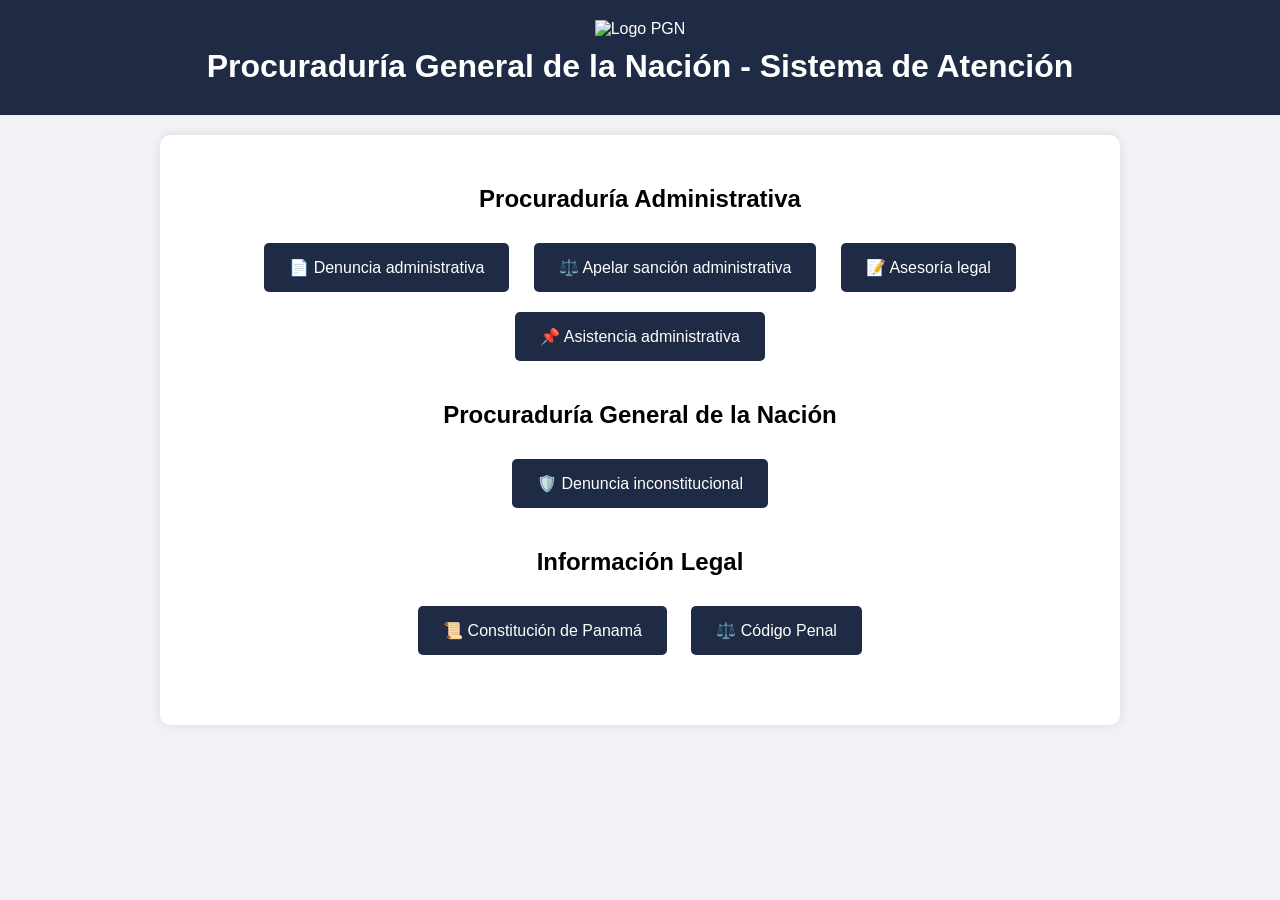
==== index.html @ 0ce6255c "Update index.html" ====
<!DOCTYPE html>
<html lang="es">
<head>
    <meta charset="UTF-8">
    <title>PGN - Sistema de Atención</title>
    <style>
        body {
            font-family: Arial, sans-serif;
            background-color: #f0f2f5;
            margin: 0;
            padding: 0;
            text-align: center;
        }
        header {
            background-color: #1f2a44;
            color: white;
            padding: 20px 0;
        }
        header img {
            height: 80px;
        }
        h1 {
            margin: 10px 0;
        }
        .container {
            margin: 20px auto;
            max-width: 900px;
            background-color: white;
            padding: 30px;
            border-radius: 10px;
            box-shadow: 0px 0px 10px rgba(0,0,0,0.1);
        }
        .section {
            margin-bottom: 30px;
        }
        button {
            background-color: #1f2a44;
            color: white;
            border: none;
            padding: 15px 25px;
            margin: 10px;
            border-radius: 5px;
            cursor: pointer;
            font-size: 16px;
        }
        button:hover {
            background-color: #344767;
        }
        .info {
            text-align: left;
            background-color: #f7f7f7;
            padding: 20px;
            border-radius: 8px;
            margin-top: 10px;
            max-height: 300px;
            overflow-y: auto;
        }
    </style>
</head>
<body>
    <header>
        <img src="https://upload.wikimedia.org/wikipedia/commons/thumb/1/1d/Coat_of_arms_of_Panama.svg/1200px-Coat_of_arms_of_Panama.svg.png" alt="Logo PGN">
        <h1>Procuraduría General de la Nación - Sistema de Atención</h1>
    </header>

    <div class="container">
        <div class="section">
            <h2>Procuraduría Administrativa</h2>
            <button onclick="abrirTicket('denuncia_admin')">📄 Denuncia administrativa</button>
            <button onclick="abrirTicket('apelacion_sancion')">⚖️ Apelar sanción administrativa</button>
            <button onclick="abrirTicket('asesoria_legal')">📝 Asesoría legal</button>
            <button onclick="abrirTicket('asistencia_admin')">📌 Asistencia administrativa</button>
        </div>

        <div class="section">
            <h2>Procuraduría General de la Nación</h2>
            <button onclick="abrirTicket('denuncia_inconstitucional')">🛡️ Denuncia inconstitucional</button>
        </div>

        <div class="section">
            <h2>Información Legal</h2>
            <button onclick="mostrarInfo('constitucion')">📜 Constitución de Panamá</button>
            <button onclick="mostrarInfo('codigo_penal')">⚖️ Código Penal</button>

            <div id="infoBox" class="info" style="display:none;"></div>
        </div>
    </div>

    <script>
        function abrirTicket(tipo) {
            alert('Se ha abierto un ticket de tipo: ' + tipo + '\nEsto luego se puede conectar al bot de Discord.');
            // Aquí luego se puede hacer un fetch a un webhook o API del bot
        }

        function mostrarInfo(tipo) {
            const infoBox = document.getElementById('infoBox');
            let contenido = '';

            if(tipo === 'constitucion') {
                contenido = `<h3>Constitución de Panamá</h3>
                <p>La Constitución de la República de Panamá establece los derechos fundamentales, organización del Estado y normas para los ciudadanos.</p>
                <p>(Aquí puedes agregar los artículos más importantes o un resumen interactivo)</p>`;
            } else if(tipo === 'codigo_penal') {
                contenido = `<h3>Código Penal</h3>
                <p>El Código Penal regula las conductas delictivas, penas y procedimientos en Panamá.</p>
                <p>(Aquí puedes agregar artículos destacados o resúmenes de delitos y sanciones)</p>`;
            }

            infoBox.innerHTML = contenido;
            infoBox.style.display = 'block';
            infoBox.scrollIntoView({ behavior: 'smooth' });
        }
    </script>
</body>
</html>
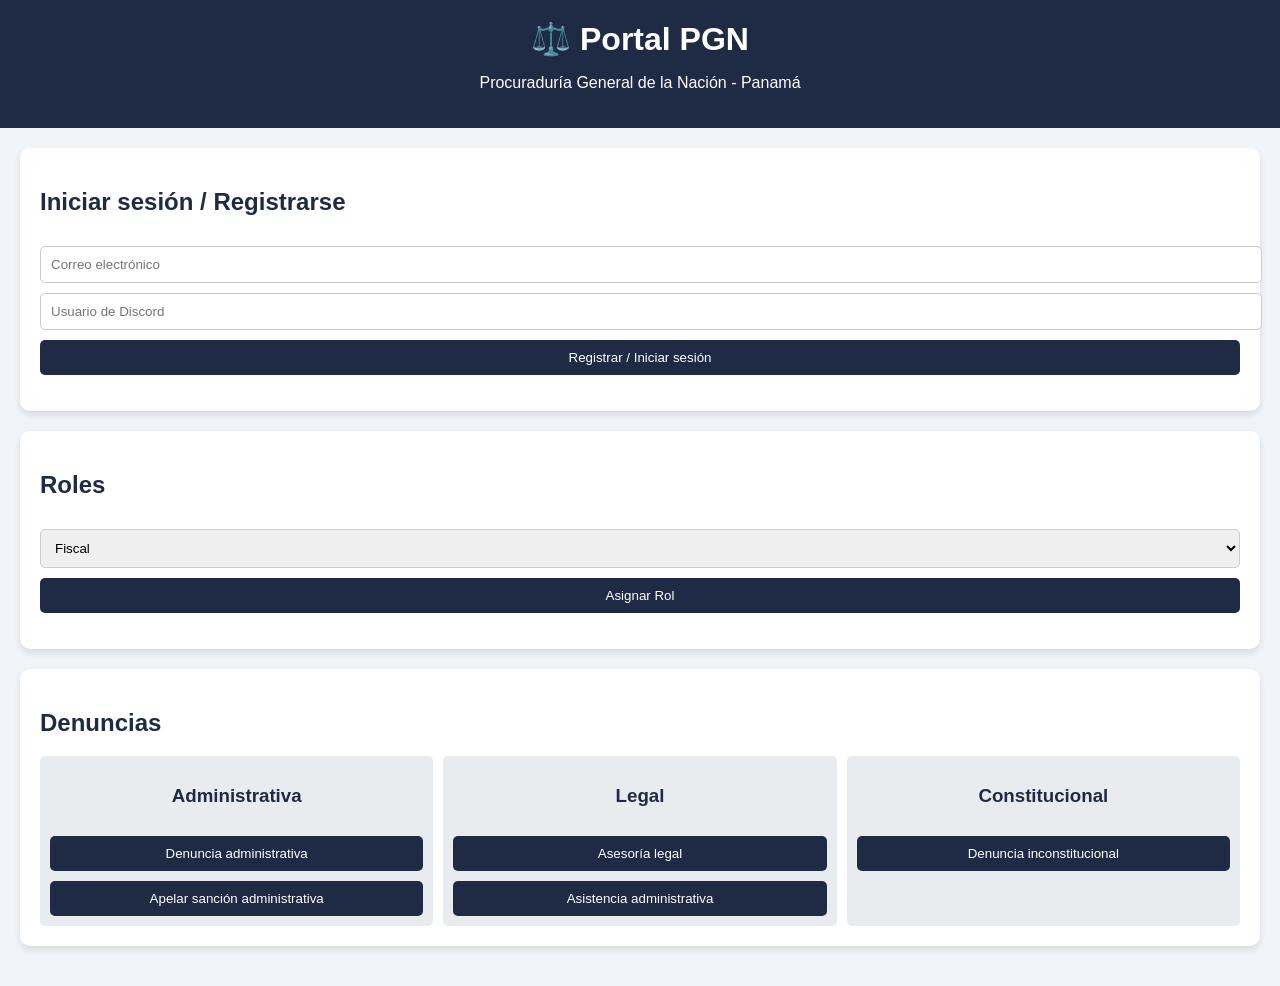
==== commit 0ba78125: "Update index.html" ====
--- a/index.html
+++ b/index.html
@@ -2,114 +2,152 @@
 <html lang="es">
 <head>
     <meta charset="UTF-8">
-    <title>PGN - Sistema de Atención</title>
+    <title>PGN - Portal Oficial</title>
     <style>
         body {
             font-family: Arial, sans-serif;
-            background-color: #f0f2f5;
+            background-color: #f0f4f8;
+            color: #1f2a44;
             margin: 0;
             padding: 0;
-            text-align: center;
         }
+
         header {
             background-color: #1f2a44;
             color: white;
-            padding: 20px 0;
+            padding: 20px;
+            text-align: center;
         }
-        header img {
-            height: 80px;
+
+        h1 {
+            margin: 0;
         }
-        h1 {
-            margin: 10px 0;
+
+        main {
+            padding: 20px;
         }
-        .container {
-            margin: 20px auto;
-            max-width: 900px;
+
+        .login, .roles, .denuncias {
             background-color: white;
-            padding: 30px;
+            padding: 20px;
+            margin-bottom: 20px;
             border-radius: 10px;
-            box-shadow: 0px 0px 10px rgba(0,0,0,0.1);
+            box-shadow: 0px 4px 6px rgba(0,0,0,0.1);
         }
-        .section {
-            margin-bottom: 30px;
+
+        input, select, button {
+            padding: 10px;
+            margin-top: 10px;
+            width: 100%;
+            border-radius: 5px;
+            border: 1px solid #ccc;
         }
+
         button {
             background-color: #1f2a44;
             color: white;
             border: none;
-            padding: 15px 25px;
-            margin: 10px;
+            cursor: pointer;
+        }
+
+        button:hover {
+            background-color: #34495e;
+        }
+
+        .linea-opciones {
+            display: flex;
+            gap: 10px;
+            justify-content: space-between;
+        }
+
+        .linea-opciones div {
+            flex: 1;
+            background-color: #e9ecef;
+            padding: 10px;
             border-radius: 5px;
-            cursor: pointer;
-            font-size: 16px;
-        }
-        button:hover {
-            background-color: #344767;
-        }
-        .info {
-            text-align: left;
-            background-color: #f7f7f7;
-            padding: 20px;
-            border-radius: 8px;
-            margin-top: 10px;
-            max-height: 300px;
-            overflow-y: auto;
+            text-align: center;
         }
     </style>
 </head>
 <body>
-    <header>
-        <img src="https://upload.wikimedia.org/wikipedia/commons/thumb/1/1d/Coat_of_arms_of_Panama.svg/1200px-Coat_of_arms_of_Panama.svg.png" alt="Logo PGN">
-        <h1>Procuraduría General de la Nación - Sistema de Atención</h1>
-    </header>
 
-    <div class="container">
-        <div class="section">
-            <h2>Procuraduría Administrativa</h2>
-            <button onclick="abrirTicket('denuncia_admin')">📄 Denuncia administrativa</button>
-            <button onclick="abrirTicket('apelacion_sancion')">⚖️ Apelar sanción administrativa</button>
-            <button onclick="abrirTicket('asesoria_legal')">📝 Asesoría legal</button>
-            <button onclick="abrirTicket('asistencia_admin')">📌 Asistencia administrativa</button>
-        </div>
+<header>
+    <h1>⚖️ Portal PGN</h1>
+    <p>Procuraduría General de la Nación - Panamá</p>
+</header>
 
-        <div class="section">
-            <h2>Procuraduría General de la Nación</h2>
-            <button onclick="abrirTicket('denuncia_inconstitucional')">🛡️ Denuncia inconstitucional</button>
-        </div>
+<main>
 
-        <div class="section">
-            <h2>Información Legal</h2>
-            <button onclick="mostrarInfo('constitucion')">📜 Constitución de Panamá</button>
-            <button onclick="mostrarInfo('codigo_penal')">⚖️ Código Penal</button>
+    <!-- Registro / Inicio de sesión -->
+    <div class="login">
+        <h2>Iniciar sesión / Registrarse</h2>
+        <input type="email" id="email" placeholder="Correo electrónico">
+        <input type="text" id="discordUser" placeholder="Usuario de Discord">
+        <button onclick="registrarUsuario()">Registrar / Iniciar sesión</button>
+        <p id="mensajeBienvenida" style="margin-top:10px; color:#1f2a44;"></p>
+    </div>
 
-            <div id="infoBox" class="info" style="display:none;"></div>
+    <!-- Roles administrativos -->
+    <div class="roles">
+        <h2>Roles</h2>
+        <select id="rolSeleccion">
+            <option value="fiscal">Fiscal</option>
+            <option value="procurador">Procurador</option>
+            <option value="keycard">Key Card (Administración web)</option>
+        </select>
+        <button onclick="asignarRol()">Asignar Rol</button>
+        <p id="mensajeRol" style="margin-top:10px;"></p>
+    </div>
+
+    <!-- Secciones de denuncias -->
+    <div class="denuncias">
+        <h2>Denuncias</h2>
+        <div class="linea-opciones">
+            <div>
+                <h3>Administrativa</h3>
+                <button>Denuncia administrativa</button>
+                <button>Apelar sanción administrativa</button>
+            </div>
+            <div>
+                <h3>Legal</h3>
+                <button>Asesoría legal</button>
+                <button>Asistencia administrativa</button>
+            </div>
+            <div>
+                <h3>Constitucional</h3>
+                <button>Denuncia inconstitucional</button>
+            </div>
         </div>
     </div>
 
-    <script>
-        function abrirTicket(tipo) {
-            alert('Se ha abierto un ticket de tipo: ' + tipo + '\nEsto luego se puede conectar al bot de Discord.');
-            // Aquí luego se puede hacer un fetch a un webhook o API del bot
+</main>
+
+<script>
+    function registrarUsuario() {
+        const email = document.getElementById("email").value;
+        const discord = document.getElementById("discordUser").value;
+
+        if(!email || !discord) {
+            alert("Por favor ingrese su correo y usuario de Discord");
+            return;
         }
 
-        function mostrarInfo(tipo) {
-            const infoBox = document.getElementById('infoBox');
-            let contenido = '';
+        // Mensaje de bienvenida
+        document.getElementById("mensajeBienvenida").innerText = `Bienvenido ${discord}!`;
+        document.getElementById("mensajeBienvenida").style.backgroundColor = "#3498db";
+        document.getElementById("mensajeBienvenida").style.color = "white";
+        document.getElementById("mensajeBienvenida").style.padding = "10px";
+        document.getElementById("mensajeBienvenida").style.borderRadius = "5px";
 
-            if(tipo === 'constitucion') {
-                contenido = `<h3>Constitución de Panamá</h3>
-                <p>La Constitución de la República de Panamá establece los derechos fundamentales, organización del Estado y normas para los ciudadanos.</p>
-                <p>(Aquí puedes agregar los artículos más importantes o un resumen interactivo)</p>`;
-            } else if(tipo === 'codigo_penal') {
-                contenido = `<h3>Código Penal</h3>
-                <p>El Código Penal regula las conductas delictivas, penas y procedimientos en Panamá.</p>
-                <p>(Aquí puedes agregar artículos destacados o resúmenes de delitos y sanciones)</p>`;
-            }
+        // Aquí se podría enviar información al bot con un backend real
+        console.log("Usuario registrado:", {email, discord});
+    }
 
-            infoBox.innerHTML = contenido;
-            infoBox.style.display = 'block';
-            infoBox.scrollIntoView({ behavior: 'smooth' });
-        }
-    </script>
+    function asignarRol() {
+        const rol = document.getElementById("rolSeleccion").value;
+        document.getElementById("mensajeRol").innerText = `Rol asignado: ${rol}`;
+    }
+</script>
+
 </body>
 </html>
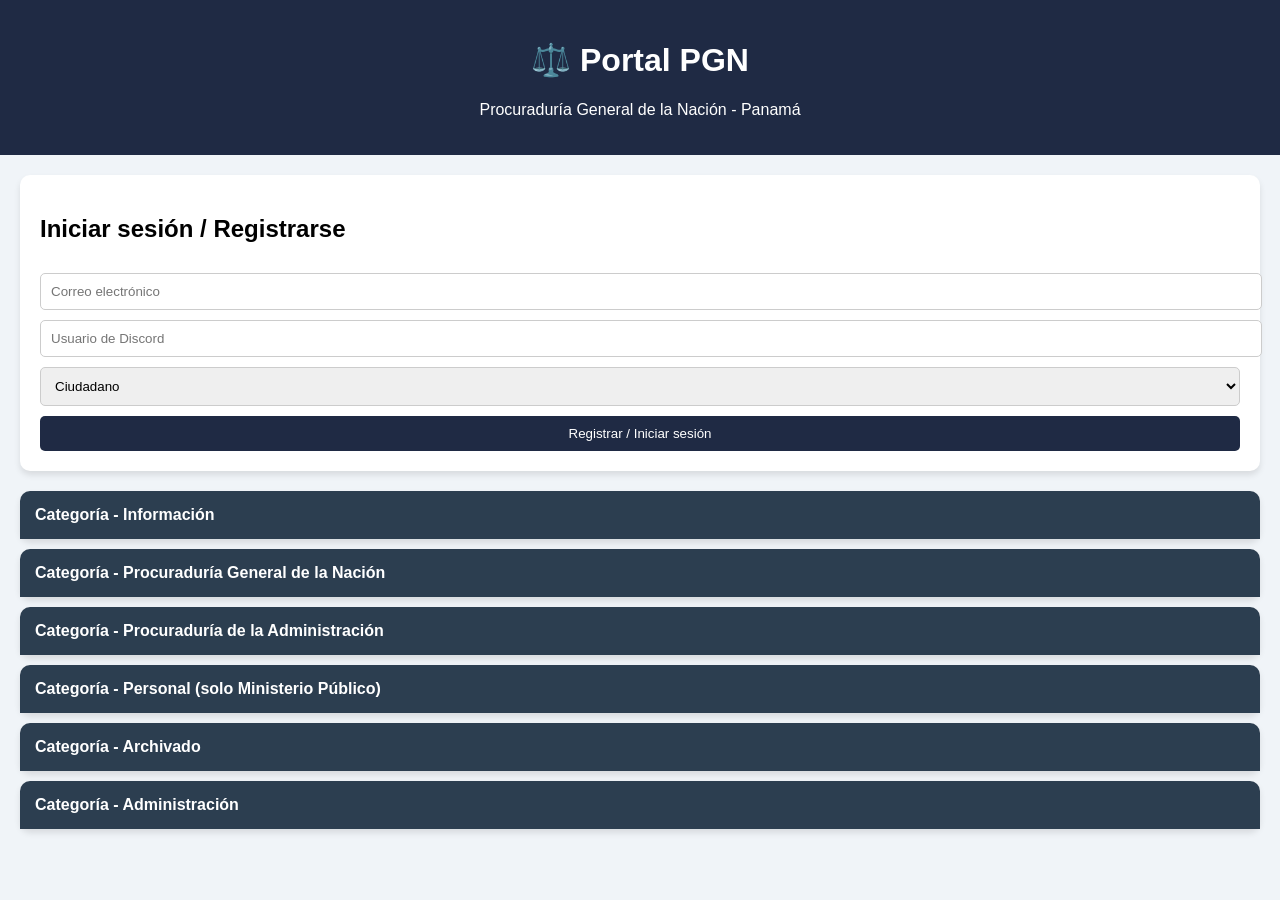
==== commit c0c6b2df: "Update index.html" ====
--- a/index.html
+++ b/index.html
@@ -1,73 +1,78 @@
 <!DOCTYPE html>
 <html lang="es">
 <head>
-    <meta charset="UTF-8">
-    <title>PGN - Portal Oficial</title>
-    <style>
-        body {
-            font-family: Arial, sans-serif;
-            background-color: #f0f4f8;
-            color: #1f2a44;
-            margin: 0;
-            padding: 0;
-        }
-
-        header {
-            background-color: #1f2a44;
-            color: white;
-            padding: 20px;
-            text-align: center;
-        }
-
-        h1 {
-            margin: 0;
-        }
-
-        main {
-            padding: 20px;
-        }
-
-        .login, .roles, .denuncias {
-            background-color: white;
-            padding: 20px;
-            margin-bottom: 20px;
-            border-radius: 10px;
-            box-shadow: 0px 4px 6px rgba(0,0,0,0.1);
-        }
-
-        input, select, button {
-            padding: 10px;
-            margin-top: 10px;
-            width: 100%;
-            border-radius: 5px;
-            border: 1px solid #ccc;
-        }
-
-        button {
-            background-color: #1f2a44;
-            color: white;
-            border: none;
-            cursor: pointer;
-        }
-
-        button:hover {
-            background-color: #34495e;
-        }
-
-        .linea-opciones {
-            display: flex;
-            gap: 10px;
-            justify-content: space-between;
-        }
-
-        .linea-opciones div {
-            flex: 1;
-            background-color: #e9ecef;
-            padding: 10px;
-            border-radius: 5px;
-            text-align: center;
-        }
-    </style>
+<meta charset="UTF-8">
+<title>PGN - Portal Oficial</title>
+<style>
+    body {
+        font-family: Arial, sans-serif;
+        background-color: #f0f4f8;
+        margin: 0;
+        padding: 0;
+    }
+    header {
+        background-color: #1f2a44;
+        color: white;
+        text-align: center;
+        padding: 20px;
+    }
+    main {
+        padding: 20px;
+    }
+    .bienvenida {
+        display: none;
+        background-color: #3498db;
+        color: white;
+        padding: 20px;
+        border-radius: 10px;
+        margin-bottom: 20px;
+    }
+    .login {
+        background-color: white;
+        padding: 20px;
+        border-radius: 10px;
+        margin-bottom: 20px;
+        box-shadow: 0px 4px 6px rgba(0,0,0,0.1);
+    }
+    input, select, button {
+        padding: 10px;
+        margin-top: 10px;
+        width: 100%;
+        border-radius: 5px;
+        border: 1px solid #ccc;
+    }
+    button {
+        background-color: #1f2a44;
+        color: white;
+        border: none;
+        cursor: pointer;
+    }
+    button:hover {
+        background-color: #34495e;
+    }
+    .categoria {
+        background-color: white;
+        border-radius: 10px;
+        margin-bottom: 10px;
+        box-shadow: 0px 4px 6px rgba(0,0,0,0.1);
+    }
+    .categoria-header {
+        padding: 15px;
+        cursor: pointer;
+        font-weight: bold;
+        background-color: #2c3e50;
+        color: white;
+        border-radius: 10px 10px 0 0;
+    }
+    .categoria-body {
+        display: none;
+        padding: 15px;
+    }
+    .categoria-body button {
+        width: auto;
+        margin: 5px 5px 5px 0;
+    }
+</style>
 </head>
 <body>
 
@@ -78,75 +83,135 @@
 
 <main>
 
-    <!-- Registro / Inicio de sesión -->
+    <!-- Login -->
     <div class="login">
         <h2>Iniciar sesión / Registrarse</h2>
         <input type="email" id="email" placeholder="Correo electrónico">
         <input type="text" id="discordUser" placeholder="Usuario de Discord">
-        <button onclick="registrarUsuario()">Registrar / Iniciar sesión</button>
-        <p id="mensajeBienvenida" style="margin-top:10px; color:#1f2a44;"></p>
-    </div>
-
-    <!-- Roles administrativos -->
-    <div class="roles">
-        <h2>Roles</h2>
         <select id="rolSeleccion">
+            <option value="ciudadano">Ciudadano</option>
             <option value="fiscal">Fiscal</option>
             <option value="procurador">Procurador</option>
-            <option value="keycard">Key Card (Administración web)</option>
+            <option value="keycard">Administración Web</option>
         </select>
-        <button onclick="asignarRol()">Asignar Rol</button>
-        <p id="mensajeRol" style="margin-top:10px;"></p>
+        <button onclick="registrarUsuario()">Registrar / Iniciar sesión</button>
     </div>
 
-    <!-- Secciones de denuncias -->
-    <div class="denuncias">
-        <h2>Denuncias</h2>
-        <div class="linea-opciones">
-            <div>
-                <h3>Administrativa</h3>
+    <!-- Mensaje de bienvenida -->
+    <div class="bienvenida" id="bienvenida"></div>
+
+    <!-- Categorías -->
+    <div id="categorias">
+
+        <!-- Información -->
+        <div class="categoria">
+            <div class="categoria-header">Categoría - Información</div>
+            <div class="categoria-body">
+                <button>¿Qué somos?</button>
+                <button>Función</button>
+                <button>Rango</button>
+                <button>Código Penal</button>
+                <button>Constitución</button>
+            </div>
+        </div>
+
+        <!-- Procuraduría General de la Nación -->
+        <div class="categoria" data-role="ciudadano,fiscal,procurador,keycard">
+            <div class="categoria-header">Categoría - Procuraduría General de la Nación</div>
+            <div class="categoria-body">
+                <button>Denuncia</button>
+                <button>Asistencia Fiscal</button>
+                <button>Queja contra funcionario</button>
+                <button>Seguimiento de Caso</button>
+            </div>
+        </div>
+
+        <!-- Procuraduría de la Administración -->
+        <div class="categoria" data-role="ciudadano,fiscal,procurador,keycard">
+            <div class="categoria-header">Categoría - Procuraduría de la Administración</div>
+            <div class="categoria-body">
                 <button>Denuncia administrativa</button>
                 <button>Apelar sanción administrativa</button>
-            </div>
-            <div>
-                <h3>Legal</h3>
                 <button>Asesoría legal</button>
                 <button>Asistencia administrativa</button>
-            </div>
-            <div>
-                <h3>Constitucional</h3>
                 <button>Denuncia inconstitucional</button>
             </div>
         </div>
+
+        <!-- Personal -->
+        <div class="categoria" data-role="fiscal,procurador,keycard">
+            <div class="categoria-header">Categoría - Personal (solo Ministerio Público)</div>
+            <div class="categoria-body">
+                <button>Anuncios</button>
+                <button>Ascensos</button>
+                <button>Descensos</button>
+                <button>Sanciones</button>
+                <button>Canal de chat</button>
+            </div>
+        </div>
+
+        <!-- Archivado -->
+        <div class="categoria" data-role="fiscal,procurador,keycard">
+            <div class="categoria-header">Categoría - Archivado</div>
+            <div class="categoria-body">
+                <button>Casos</button>
+                <button>Investigaciones</button>
+                <button>Boletín</button>
+            </div>
+        </div>
+
+        <!-- Administración -->
+        <div class="categoria" data-role="keycard">
+            <div class="categoria-header">Categoría - Administración</div>
+            <div class="categoria-body">
+                <button>Roles</button>
+                <button>Administrar opciones</button>
+                <button>Subir logo PGN</button>
+            </div>
+        </div>
+
     </div>
 
 </main>
 
 <script>
-    function registrarUsuario() {
-        const email = document.getElementById("email").value;
-        const discord = document.getElementById("discordUser").value;
-
-        if(!email || !discord) {
-            alert("Por favor ingrese su correo y usuario de Discord");
-            return;
+let rolUsuario = "";
+
+function registrarUsuario() {
+    const email = document.getElementById("email").value;
+    const discord = document.getElementById("discordUser").value;
+    rolUsuario = document.getElementById("rolSeleccion").value;
+
+    if(!email || !discord) {
+        alert("Por favor ingrese correo y usuario de Discord");
+        return;
+    }
+
+    // Mostrar bienvenida
+    const bienvenida = document.getElementById("bienvenida");
+    bienvenida.innerText = `Bienvenido ${discord}!`;
+    bienvenida.style.display = "block";
+
+    // Mostrar categorías según rol
+    const categorias = document.querySelectorAll(".categoria");
+    categorias.forEach(cat => {
+        const rolesPermitidos = cat.dataset.role ? cat.dataset.role.split(",") : ["ciudadano","fiscal","procurador","keycard"];
+        if(!rolesPermitidos.includes(rolUsuario)) {
+            cat.style.display = "none";
+        } else {
+            cat.style.display = "block";
         }
-
-        // Mensaje de bienvenida
-        document.getElementById("mensajeBienvenida").innerText = `Bienvenido ${discord}!`;
-        document.getElementById("mensajeBienvenida").style.backgroundColor = "#3498db";
-        document.getElementById("mensajeBienvenida").style.color = "white";
-        document.getElementById("mensajeBienvenida").style.padding = "10px";
-        document.getElementById("mensajeBienvenida").style.borderRadius = "5px";
-
-        // Aquí se podría enviar información al bot con un backend real
-        console.log("Usuario registrado:", {email, discord});
-    }
-
-    function asignarRol() {
-        const rol = document.getElementById("rolSeleccion").value;
-        document.getElementById("mensajeRol").innerText = `Rol asignado: ${rol}`;
-    }
+    });
+}
+
+// Accordion
+const headers = document.querySelectorAll(".categoria-header");
+headers.forEach(header => {
+    header.addEventListener("click", () => {
+        const body = header.nextElementSibling;
+        body.style.display = body.style.display === "block" ? "none" : "block";
+    });
+});
 </script>
 
 </body>
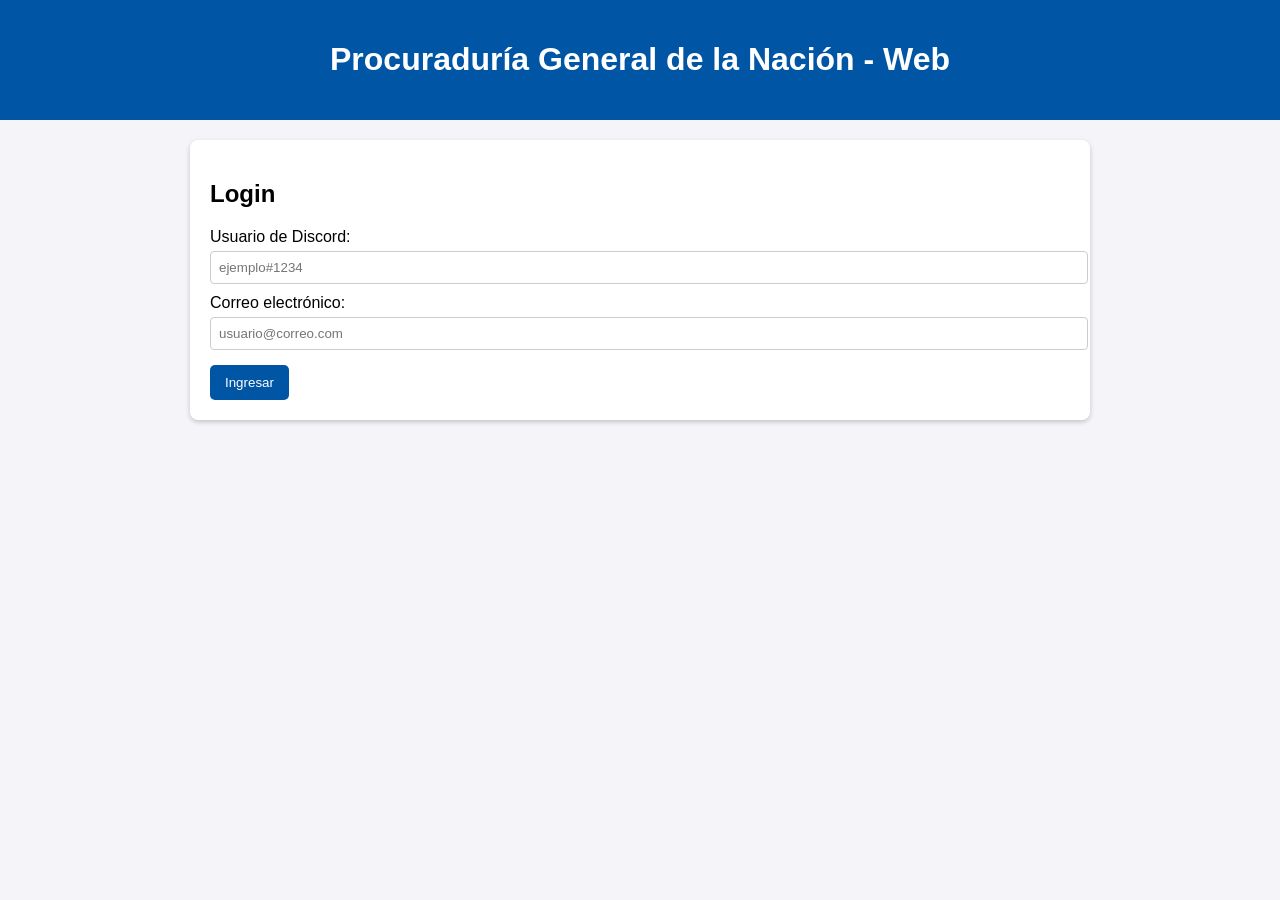
==== commit 3179d71c: "Update index.html" ====
--- a/index.html
+++ b/index.html
@@ -2,216 +2,193 @@
 <html lang="es">
 <head>
 <meta charset="UTF-8">
-<title>PGN - Portal Oficial</title>
+<title>PGN Web</title>
 <style>
     body {
         font-family: Arial, sans-serif;
-        background-color: #f0f4f8;
+        background-color: #f4f4f9;
         margin: 0;
         padding: 0;
     }
     header {
-        background-color: #1f2a44;
+        background-color: #0055a5;
         color: white;
         text-align: center;
         padding: 20px;
     }
     main {
         padding: 20px;
+        max-width: 900px;
+        margin: auto;
     }
-    .bienvenida {
-        display: none;
-        background-color: #3498db;
-        color: white;
-        padding: 20px;
-        border-radius: 10px;
-        margin-bottom: 20px;
-    }
-    .login {
+    .login-section, .menu-section {
         background-color: white;
         padding: 20px;
-        border-radius: 10px;
         margin-bottom: 20px;
-        box-shadow: 0px 4px 6px rgba(0,0,0,0.1);
+        border-radius: 8px;
+        box-shadow: 0px 2px 5px rgba(0,0,0,0.2);
     }
-    input, select, button {
-        padding: 10px;
+    label {
+        display: block;
         margin-top: 10px;
+    }
+    input {
         width: 100%;
-        border-radius: 5px;
+        padding: 8px;
+        margin-top: 5px;
+        border-radius: 4px;
         border: 1px solid #ccc;
     }
     button {
-        background-color: #1f2a44;
+        margin-top: 15px;
+        padding: 10px 15px;
+        background-color: #0055a5;
         color: white;
         border: none;
+        border-radius: 5px;
         cursor: pointer;
     }
     button:hover {
-        background-color: #34495e;
+        background-color: #003d7a;
     }
-    .categoria {
-        background-color: white;
-        border-radius: 10px;
+    .welcome {
+        background-color: #0073e6;
+        color: white;
+        padding: 15px;
+        border-radius: 5px;
+        margin-bottom: 20px;
+        display: none;
+    }
+    details {
         margin-bottom: 10px;
-        box-shadow: 0px 4px 6px rgba(0,0,0,0.1);
+        border: 1px solid #ccc;
+        padding: 10px;
+        border-radius: 5px;
     }
-    .categoria-header {
-        padding: 15px;
+    summary {
+        font-weight: bold;
         cursor: pointer;
-        font-weight: bold;
-        background-color: #2c3e50;
-        color: white;
-        border-radius: 10px 10px 0 0;
     }
-    .categoria-body {
-        display: none;
-        padding: 15px;
+    ul {
+        margin: 5px 0 0 20px;
     }
-    .categoria-body button {
-        width: auto;
-        margin: 5px 5px 5px 0;
+    li {
+        margin-bottom: 5px;
     }
 </style>
 </head>
 <body>
 
 <header>
-    <h1>⚖️ Portal PGN</h1>
-    <p>Procuraduría General de la Nación - Panamá</p>
+    <h1>Procuraduría General de la Nación - Web</h1>
 </header>
 
 <main>
 
-    <!-- Login -->
-    <div class="login">
-        <h2>Iniciar sesión / Registrarse</h2>
-        <input type="email" id="email" placeholder="Correo electrónico">
-        <input type="text" id="discordUser" placeholder="Usuario de Discord">
-        <select id="rolSeleccion">
-            <option value="ciudadano">Ciudadano</option>
-            <option value="fiscal">Fiscal</option>
-            <option value="procurador">Procurador</option>
-            <option value="keycard">Administración Web</option>
-        </select>
-        <button onclick="registrarUsuario()">Registrar / Iniciar sesión</button>
-    </div>
+<div class="login-section">
+    <h2>Login</h2>
+    <label for="discordUser">Usuario de Discord:</label>
+    <input type="text" id="discordUser" placeholder="ejemplo#1234">
+    <label for="email">Correo electrónico:</label>
+    <input type="email" id="email" placeholder="usuario@correo.com">
+    <button onclick="login()">Ingresar</button>
+</div>
 
-    <!-- Mensaje de bienvenida -->
-    <div class="bienvenida" id="bienvenida"></div>
+<div class="welcome" id="welcomeMessage"></div>
 
-    <!-- Categorías -->
-    <div id="categorias">
+<div class="menu-section" id="menus" style="display:none;">
 
-        <!-- Información -->
-        <div class="categoria">
-            <div class="categoria-header">Categoría - Información</div>
-            <div class="categoria-body">
-                <button>¿Qué somos?</button>
-                <button>Función</button>
-                <button>Rango</button>
-                <button>Código Penal</button>
-                <button>Constitución</button>
-            </div>
-        </div>
+    <details>
+        <summary>Categoría - Información</summary>
+        <ul>
+            <li>Que somos?</li>
+            <li>Función</li>
+            <li>Rango</li>
+            <li>Código penal</li>
+            <li>Constitución</li>
+        </ul>
+    </details>
 
-        <!-- Procuraduría General de la Nación -->
-        <div class="categoria" data-role="ciudadano,fiscal,procurador,keycard">
-            <div class="categoria-header">Categoría - Procuraduría General de la Nación</div>
-            <div class="categoria-body">
-                <button>Denuncia</button>
-                <button>Asistencia Fiscal</button>
-                <button>Queja contra funcionario</button>
-                <button>Seguimiento de Caso</button>
-            </div>
-        </div>
+    <details>
+        <summary>Categoría - Procuraduría General de la Nación</summary>
+        <ul>
+            <li>Denuncia</li>
+            <li>Asistencia fiscal</li>
+            <li>Queja contra funcionario</li>
+            <li>Seguimiento de Caso</li>
+        </ul>
+    </details>
 
-        <!-- Procuraduría de la Administración -->
-        <div class="categoria" data-role="ciudadano,fiscal,procurador,keycard">
-            <div class="categoria-header">Categoría - Procuraduría de la Administración</div>
-            <div class="categoria-body">
-                <button>Denuncia administrativa</button>
-                <button>Apelar sanción administrativa</button>
-                <button>Asesoría legal</button>
-                <button>Asistencia administrativa</button>
-                <button>Denuncia inconstitucional</button>
-            </div>
-        </div>
+    <details>
+        <summary>Categoría - Procuraduría de la Administración</summary>
+        <ul>
+            <li>Denuncia administrativa</li>
+            <li>Apelar sanción administrativa</li>
+            <li>Asesoría legal</li>
+            <li>Asistencia administrativa</li>
+            <li>Denuncia inconstitucional</li>
+        </ul>
+    </details>
 
-        <!-- Personal -->
-        <div class="categoria" data-role="fiscal,procurador,keycard">
-            <div class="categoria-header">Categoría - Personal (solo Ministerio Público)</div>
-            <div class="categoria-body">
-                <button>Anuncios</button>
-                <button>Ascensos</button>
-                <button>Descensos</button>
-                <button>Sanciones</button>
-                <button>Canal de chat</button>
-            </div>
-        </div>
+    <details>
+        <summary>Categoría - Personal (solo roles Ministerio Público)</summary>
+        <ul>
+            <li>Anuncios</li>
+            <li>Ascensos</li>
+            <li>Descensos</li>
+            <li>Sanciones</li>
+            <li>Canal para chatear</li>
+        </ul>
+    </details>
 
-        <!-- Archivado -->
-        <div class="categoria" data-role="fiscal,procurador,keycard">
-            <div class="categoria-header">Categoría - Archivado</div>
-            <div class="categoria-body">
-                <button>Casos</button>
-                <button>Investigaciones</button>
-                <button>Boletín</button>
-            </div>
-        </div>
+    <details>
+        <summary>Categoría - Archivado (solo personal)</summary>
+        <ul>
+            <li>Casos</li>
+            <li>Investigaciones</li>
+            <li>Boletín</li>
+            <li>Otras opciones</li>
+        </ul>
+    </details>
 
-        <!-- Administración -->
-        <div class="categoria" data-role="keycard">
-            <div class="categoria-header">Categoría - Administración</div>
-            <div class="categoria-body">
-                <button>Roles</button>
-                <button>Administrar opciones</button>
-                <button>Subir logo PGN</button>
-            </div>
-        </div>
+    <details>
+        <summary>Categoría - Administración (solo roles admin web)</summary>
+        <ul>
+            <li>Roles</li>
+            <li>Administrar opciones</li>
+            <li>Subir logo de la PGN</li>
+        </ul>
+    </details>
 
-    </div>
+</div>
 
 </main>
 
 <script>
-let rolUsuario = "";
+function login() {
+    const user = document.getElementById("discordUser").value;
+    const email = document.getElementById("email").value;
 
-function registrarUsuario() {
-    const email = document.getElementById("email").value;
-    const discord = document.getElementById("discordUser").value;
-    rolUsuario = document.getElementById("rolSeleccion").value;
-
-    if(!email || !discord) {
-        alert("Por favor ingrese correo y usuario de Discord");
+    if(!user || !email) {
+        alert("Por favor completa ambos campos.");
         return;
     }
 
-    // Mostrar bienvenida
-    const bienvenida = document.getElementById("bienvenida");
-    bienvenida.innerText = `Bienvenido ${discord}!`;
-    bienvenida.style.display = "block";
+    // Guardar en localStorage
+    localStorage.setItem("discordUser", user);
+    localStorage.setItem("email", email);
 
-    // Mostrar categorías según rol
-    const categorias = document.querySelectorAll(".categoria");
-    categorias.forEach(cat => {
-        const rolesPermitidos = cat.dataset.role ? cat.dataset.role.split(",") : ["ciudadano","fiscal","procurador","keycard"];
-        if(!rolesPermitidos.includes(rolUsuario)) {
-            cat.style.display = "none";
-        } else {
-            cat.style.display = "block";
-        }
-    });
+    // Mostrar mensaje de bienvenida
+    const welcomeDiv = document.getElementById("welcomeMessage");
+    welcomeDiv.innerHTML = `Bienvenido, <b>${user}</b> a la PGN Web.`;
+    welcomeDiv.style.display = "block";
+
+    // Mostrar menús
+    document.getElementById("menus").style.display = "block";
+
+    // Ocultar login
+    document.querySelector(".login-section").style.display = "none";
 }
-
-// Accordion
-const headers = document.querySelectorAll(".categoria-header");
-headers.forEach(header => {
-    header.addEventListener("click", () => {
-        const body = header.nextElementSibling;
-        body.style.display = body.style.display === "block" ? "none" : "block";
-    });
-});
 </script>
 
 </body>
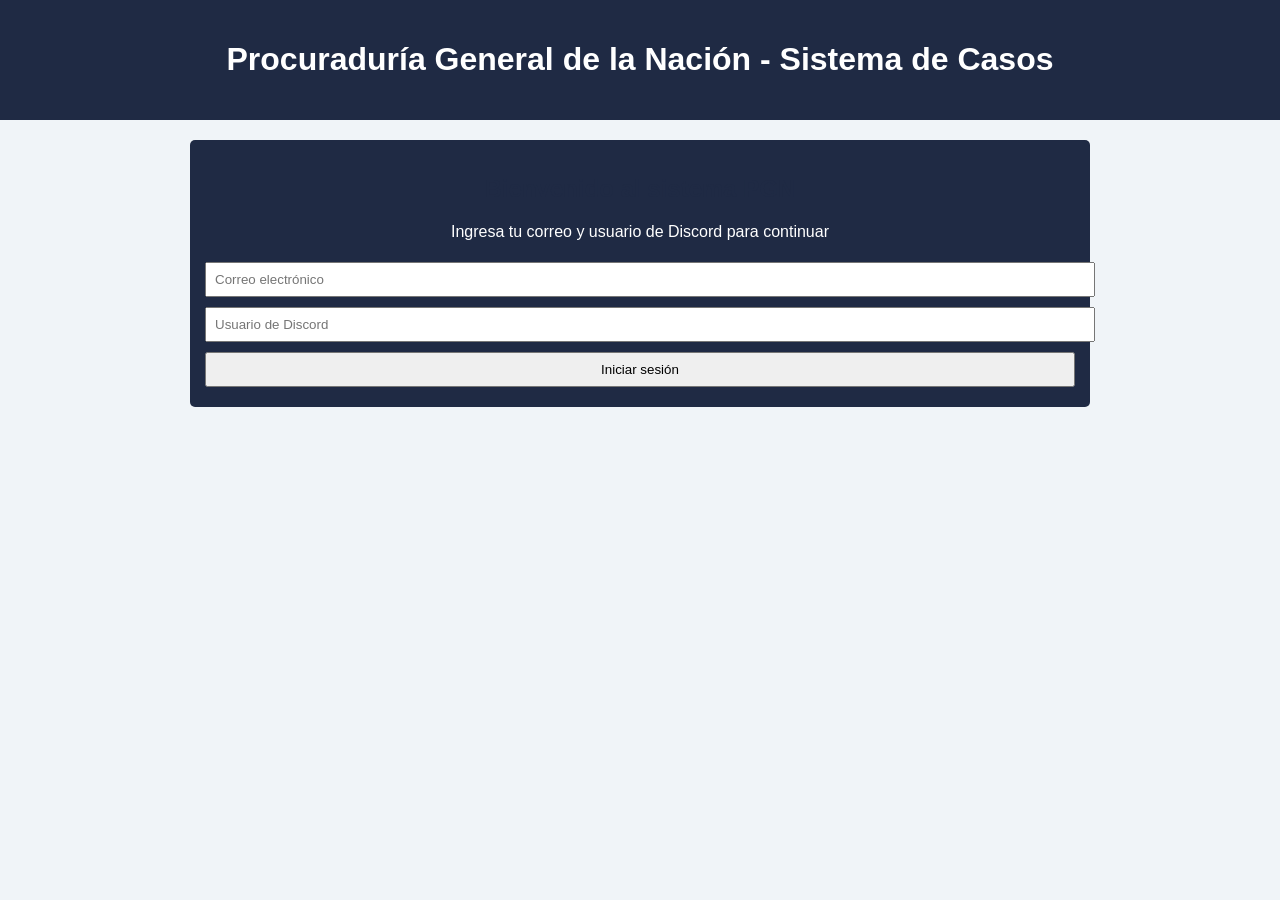
==== commit 3e8c7686: "Update index.html" ====
--- a/index.html
+++ b/index.html
@@ -1,195 +1,125 @@
 <!DOCTYPE html>
 <html lang="es">
 <head>
-<meta charset="UTF-8">
-<title>PGN Web</title>
-<style>
-    body {
-        font-family: Arial, sans-serif;
-        background-color: #f4f4f9;
-        margin: 0;
-        padding: 0;
-    }
-    header {
-        background-color: #0055a5;
-        color: white;
-        text-align: center;
-        padding: 20px;
-    }
-    main {
-        padding: 20px;
-        max-width: 900px;
-        margin: auto;
-    }
-    .login-section, .menu-section {
-        background-color: white;
-        padding: 20px;
-        margin-bottom: 20px;
-        border-radius: 8px;
-        box-shadow: 0px 2px 5px rgba(0,0,0,0.2);
-    }
-    label {
-        display: block;
-        margin-top: 10px;
-    }
-    input {
-        width: 100%;
-        padding: 8px;
-        margin-top: 5px;
-        border-radius: 4px;
-        border: 1px solid #ccc;
-    }
-    button {
-        margin-top: 15px;
-        padding: 10px 15px;
-        background-color: #0055a5;
-        color: white;
-        border: none;
-        border-radius: 5px;
-        cursor: pointer;
-    }
-    button:hover {
-        background-color: #003d7a;
-    }
-    .welcome {
-        background-color: #0073e6;
-        color: white;
-        padding: 15px;
-        border-radius: 5px;
-        margin-bottom: 20px;
-        display: none;
-    }
-    details {
-        margin-bottom: 10px;
-        border: 1px solid #ccc;
-        padding: 10px;
-        border-radius: 5px;
-    }
-    summary {
-        font-weight: bold;
-        cursor: pointer;
-    }
-    ul {
-        margin: 5px 0 0 20px;
-    }
-    li {
-        margin-bottom: 5px;
-    }
-</style>
+  <meta charset="UTF-8">
+  <title>PGN Bot - Sistema de Casos</title>
+  <style>
+    body { font-family: Arial, sans-serif; background-color: #f0f4f8; margin: 0; padding: 0; }
+    header { background-color: #1f2a44; color: white; padding: 20px; text-align: center; }
+    main { padding: 20px; max-width: 900px; margin: auto; }
+    h2 { color: #1f2a44; }
+    select, input, button { padding: 8px; margin: 5px 0; width: 100%; }
+    .category { background-color: #e2e8f0; padding: 10px; margin: 10px 0; border-radius: 5px; }
+    .case-list { background-color: #ffffff; padding: 10px; border-radius: 5px; margin-top: 10px; }
+    .welcome { background-color: #1f2a44; color: white; padding: 15px; border-radius: 5px; text-align: center; margin-bottom: 20px; }
+  </style>
 </head>
 <body>
+  <header>
+    <h1>Procuraduría General de la Nación - Sistema de Casos</h1>
+  </header>
+  <main>
+    <div id="welcome" class="welcome">
+      <h2>Bienvenido al sistema PGN</h2>
+      <p>Ingresa tu correo y usuario de Discord para continuar</p>
+      <input type="email" id="email" placeholder="Correo electrónico">
+      <input type="text" id="discordUser" placeholder="Usuario de Discord">
+      <button onclick="login()">Iniciar sesión</button>
+    </div>
 
-<header>
-    <h1>Procuraduría General de la Nación - Web</h1>
-</header>
+    <div id="system" style="display:none;">
+      <h2>Menú de Opciones</h2>
 
-<main>
+      <div class="category">
+        <strong>Categoría - Información</strong>
+        <select onchange="showOption('info', this.value)">
+          <option value="">Selecciona</option>
+          <option>Qué somos?</option>
+          <option>Función</option>
+          <option>Rango</option>
+          <option>Código penal</option>
+          <option>Constitución</option>
+        </select>
+        <div id="info" class="case-list"></div>
+      </div>
 
-<div class="login-section">
-    <h2>Login</h2>
-    <label for="discordUser">Usuario de Discord:</label>
-    <input type="text" id="discordUser" placeholder="ejemplo#1234">
-    <label for="email">Correo electrónico:</label>
-    <input type="email" id="email" placeholder="usuario@correo.com">
-    <button onclick="login()">Ingresar</button>
-</div>
+      <div class="category">
+        <strong>Categoría - Procuraduría General de la Nación</strong>
+        <select onchange="showOption('pgn', this.value)">
+          <option value="">Selecciona</option>
+          <option>Denuncia</option>
+          <option>Asistencia fiscal</option>
+          <option>Queja contra funcionario</option>
+          <option>Seguimiento de Caso</option>
+        </select>
+        <div id="pgn" class="case-list"></div>
+      </div>
 
-<div class="welcome" id="welcomeMessage"></div>
+      <div class="category">
+        <strong>Categoría - Procuraduría de la Administración</strong>
+        <select onchange="showOption('admin', this.value)">
+          <option value="">Selecciona</option>
+          <option>Denuncia administrativa</option>
+          <option>Apelar sanción administrativa</option>
+          <option>Asesoría legal</option>
+          <option>Asistencia administrativa</option>
+          <option>Denuncia inconstitucional</option>
+        </select>
+        <div id="admin" class="case-list"></div>
+      </div>
 
-<div class="menu-section" id="menus" style="display:none;">
+      <h2>Casos creados</h2>
+      <div id="cases" class="case-list"></div>
+    </div>
+  </main>
 
-    <details>
-        <summary>Categoría - Información</summary>
-        <ul>
-            <li>Que somos?</li>
-            <li>Función</li>
-            <li>Rango</li>
-            <li>Código penal</li>
-            <li>Constitución</li>
-        </ul>
-    </details>
+  <script>
+    let user = null;
+    let caseNumber = parseInt(localStorage.getItem('caseNumber')) || 1;
 
-    <details>
-        <summary>Categoría - Procuraduría General de la Nación</summary>
-        <ul>
-            <li>Denuncia</li>
-            <li>Asistencia fiscal</li>
-            <li>Queja contra funcionario</li>
-            <li>Seguimiento de Caso</li>
-        </ul>
-    </details>
+    function login() {
+      const email = document.getElementById('email').value;
+      const discordUser = document.getElementById('discordUser').value;
+      if(!email || !discordUser) return alert("Debes ingresar correo y usuario de Discord");
 
-    <details>
-        <summary>Categoría - Procuraduría de la Administración</summary>
-        <ul>
-            <li>Denuncia administrativa</li>
-            <li>Apelar sanción administrativa</li>
-            <li>Asesoría legal</li>
-            <li>Asistencia administrativa</li>
-            <li>Denuncia inconstitucional</li>
-        </ul>
-    </details>
+      user = { email, discordUser };
+      localStorage.setItem('user', JSON.stringify(user));
 
-    <details>
-        <summary>Categoría - Personal (solo roles Ministerio Público)</summary>
-        <ul>
-            <li>Anuncios</li>
-            <li>Ascensos</li>
-            <li>Descensos</li>
-            <li>Sanciones</li>
-            <li>Canal para chatear</li>
-        </ul>
-    </details>
+      document.getElementById('welcome').style.display = 'none';
+      document.getElementById('system').style.display = 'block';
 
-    <details>
-        <summary>Categoría - Archivado (solo personal)</summary>
-        <ul>
-            <li>Casos</li>
-            <li>Investigaciones</li>
-            <li>Boletín</li>
-            <li>Otras opciones</li>
-        </ul>
-    </details>
-
-    <details>
-        <summary>Categoría - Administración (solo roles admin web)</summary>
-        <ul>
-            <li>Roles</li>
-            <li>Administrar opciones</li>
-            <li>Subir logo de la PGN</li>
-        </ul>
-    </details>
-
-</div>
-
-</main>
-
-<script>
-function login() {
-    const user = document.getElementById("discordUser").value;
-    const email = document.getElementById("email").value;
-
-    if(!user || !email) {
-        alert("Por favor completa ambos campos.");
-        return;
+      alert(`Bienvenido ${discordUser}!`);
     }
 
-    // Guardar en localStorage
-    localStorage.setItem("discordUser", user);
-    localStorage.setItem("email", email);
+    function showOption(category, value) {
+      if(!value) return;
+      const content = `Usuario: ${user.discordUser}<br>
+                       Categoría: ${category}<br>
+                       Opción seleccionada: ${value}<br>
+                       Número de caso: ${caseNumber}`;
+      const caseDiv = document.getElementById(category);
+      caseDiv.innerHTML = content;
 
-    // Mostrar mensaje de bienvenida
-    const welcomeDiv = document.getElementById("welcomeMessage");
-    welcomeDiv.innerHTML = `Bienvenido, <b>${user}</b> a la PGN Web.`;
-    welcomeDiv.style.display = "block";
+      // Guardar caso
+      const cases = JSON.parse(localStorage.getItem('cases') || '[]');
+      cases.push({ number: caseNumber, user: user.discordUser, category, option: value });
+      localStorage.setItem('cases', JSON.stringify(cases));
 
-    // Mostrar menús
-    document.getElementById("menus").style.display = "block";
+      renderCases();
+      caseNumber++;
+      localStorage.setItem('caseNumber', caseNumber);
+    }
 
-    // Ocultar login
-    document.querySelector(".login-section").style.display = "none";
-}
-</script>
+    function renderCases() {
+      const casesDiv = document.getElementById('cases');
+      const cases = JSON.parse(localStorage.getItem('cases') || '[]');
+      casesDiv.innerHTML = cases.map(c => 
+        `#${c.number} - ${c.user} - ${c.category} - ${c.option}`
+      ).join('<br>');
+    }
 
+    // Cargar casos al iniciar
+    renderCases();
+  </script>
 </body>
 </html>
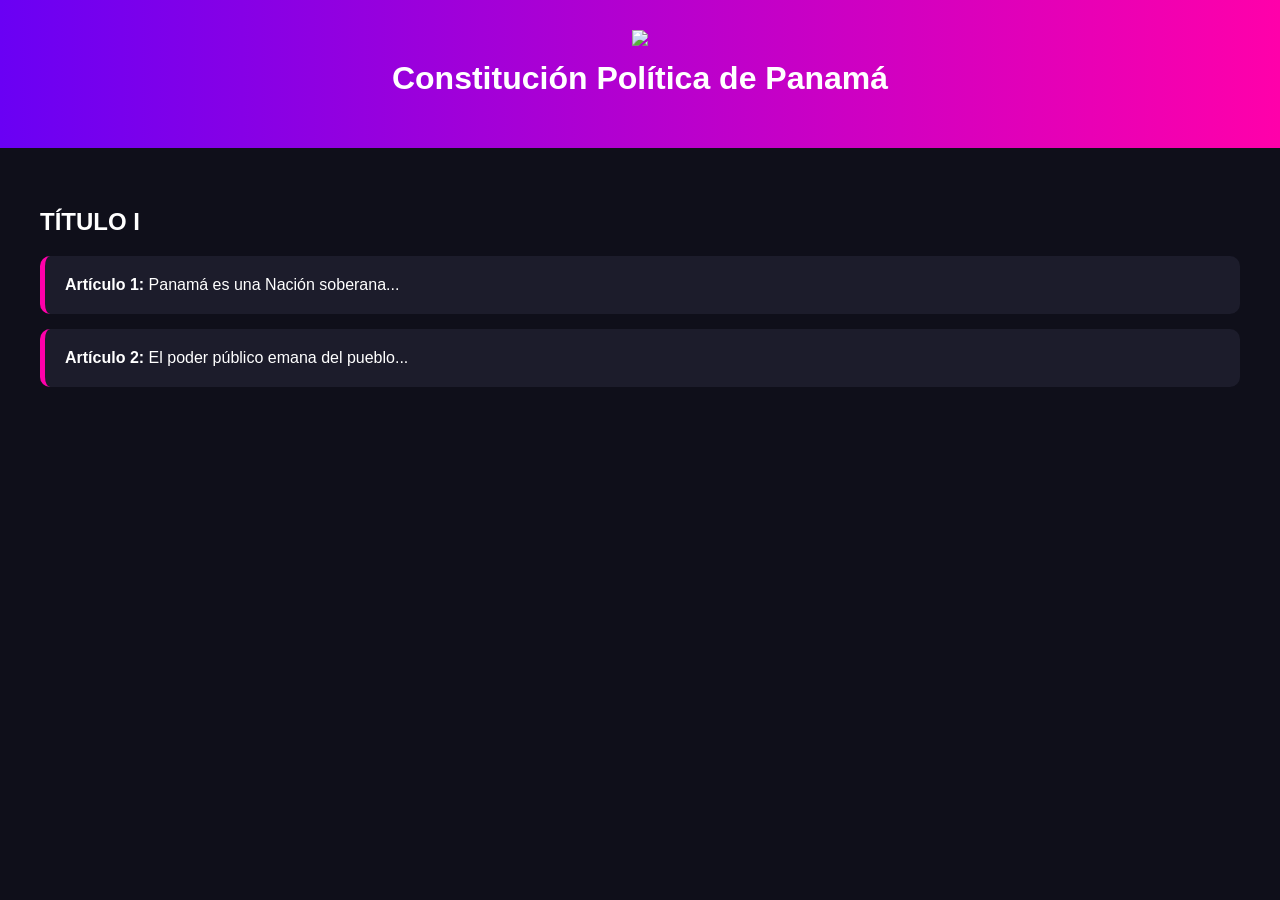
==== commit 8ba30959: "Update index.html" ====
--- a/index.html
+++ b/index.html
@@ -1,125 +1,65 @@
 <!DOCTYPE html>
 <html lang="es">
 <head>
-  <meta charset="UTF-8">
-  <title>PGN Bot - Sistema de Casos</title>
-  <style>
-    body { font-family: Arial, sans-serif; background-color: #f0f4f8; margin: 0; padding: 0; }
-    header { background-color: #1f2a44; color: white; padding: 20px; text-align: center; }
-    main { padding: 20px; max-width: 900px; margin: auto; }
-    h2 { color: #1f2a44; }
-    select, input, button { padding: 8px; margin: 5px 0; width: 100%; }
-    .category { background-color: #e2e8f0; padding: 10px; margin: 10px 0; border-radius: 5px; }
-    .case-list { background-color: #ffffff; padding: 10px; border-radius: 5px; margin-top: 10px; }
-    .welcome { background-color: #1f2a44; color: white; padding: 15px; border-radius: 5px; text-align: center; margin-bottom: 20px; }
-  </style>
+<meta charset="UTF-8">
+<title>Constitución Panamá RP</title>
+
+<style>
+body{
+    margin:0;
+    font-family: 'Segoe UI', sans-serif;
+    background:#0f0f1a;
+    color:white;
+}
+
+header{
+    text-align:center;
+    padding:30px;
+    background:linear-gradient(90deg,#6a00f4,#ff00aa);
+}
+
+header img{
+    width:180px;
+}
+
+h1{
+    margin-top:10px;
+}
+
+.container{
+    padding:40px;
+}
+
+.articulo{
+    background:#1c1c2b;
+    padding:20px;
+    margin-bottom:15px;
+    border-left:5px solid #ff00aa;
+    border-radius:10px;
+}
+</style>
 </head>
+
 <body>
-  <header>
-    <h1>Procuraduría General de la Nación - Sistema de Casos</h1>
-  </header>
-  <main>
-    <div id="welcome" class="welcome">
-      <h2>Bienvenido al sistema PGN</h2>
-      <p>Ingresa tu correo y usuario de Discord para continuar</p>
-      <input type="email" id="email" placeholder="Correo electrónico">
-      <input type="text" id="discordUser" placeholder="Usuario de Discord">
-      <button onclick="login()">Iniciar sesión</button>
-    </div>
 
-    <div id="system" style="display:none;">
-      <h2>Menú de Opciones</h2>
+<header>
+    <img src="logo.png">
+    <h1>Constitución Política de Panamá</h1>
+</header>
 
-      <div class="category">
-        <strong>Categoría - Información</strong>
-        <select onchange="showOption('info', this.value)">
-          <option value="">Selecciona</option>
-          <option>Qué somos?</option>
-          <option>Función</option>
-          <option>Rango</option>
-          <option>Código penal</option>
-          <option>Constitución</option>
-        </select>
-        <div id="info" class="case-list"></div>
-      </div>
+<div class="container">
 
-      <div class="category">
-        <strong>Categoría - Procuraduría General de la Nación</strong>
-        <select onchange="showOption('pgn', this.value)">
-          <option value="">Selecciona</option>
-          <option>Denuncia</option>
-          <option>Asistencia fiscal</option>
-          <option>Queja contra funcionario</option>
-          <option>Seguimiento de Caso</option>
-        </select>
-        <div id="pgn" class="case-list"></div>
-      </div>
+<h2>TÍTULO I</h2>
 
-      <div class="category">
-        <strong>Categoría - Procuraduría de la Administración</strong>
-        <select onchange="showOption('admin', this.value)">
-          <option value="">Selecciona</option>
-          <option>Denuncia administrativa</option>
-          <option>Apelar sanción administrativa</option>
-          <option>Asesoría legal</option>
-          <option>Asistencia administrativa</option>
-          <option>Denuncia inconstitucional</option>
-        </select>
-        <div id="admin" class="case-list"></div>
-      </div>
+<div class="articulo">
+<strong>Artículo 1:</strong> Panamá es una Nación soberana...
+</div>
 
-      <h2>Casos creados</h2>
-      <div id="cases" class="case-list"></div>
-    </div>
-  </main>
+<div class="articulo">
+<strong>Artículo 2:</strong> El poder público emana del pueblo...
+</div>
 
-  <script>
-    let user = null;
-    let caseNumber = parseInt(localStorage.getItem('caseNumber')) || 1;
+</div>
 
-    function login() {
-      const email = document.getElementById('email').value;
-      const discordUser = document.getElementById('discordUser').value;
-      if(!email || !discordUser) return alert("Debes ingresar correo y usuario de Discord");
-
-      user = { email, discordUser };
-      localStorage.setItem('user', JSON.stringify(user));
-
-      document.getElementById('welcome').style.display = 'none';
-      document.getElementById('system').style.display = 'block';
-
-      alert(`Bienvenido ${discordUser}!`);
-    }
-
-    function showOption(category, value) {
-      if(!value) return;
-      const content = `Usuario: ${user.discordUser}<br>
-                       Categoría: ${category}<br>
-                       Opción seleccionada: ${value}<br>
-                       Número de caso: ${caseNumber}`;
-      const caseDiv = document.getElementById(category);
-      caseDiv.innerHTML = content;
-
-      // Guardar caso
-      const cases = JSON.parse(localStorage.getItem('cases') || '[]');
-      cases.push({ number: caseNumber, user: user.discordUser, category, option: value });
-      localStorage.setItem('cases', JSON.stringify(cases));
-
-      renderCases();
-      caseNumber++;
-      localStorage.setItem('caseNumber', caseNumber);
-    }
-
-    function renderCases() {
-      const casesDiv = document.getElementById('cases');
-      const cases = JSON.parse(localStorage.getItem('cases') || '[]');
-      casesDiv.innerHTML = cases.map(c => 
-        `#${c.number} - ${c.user} - ${c.category} - ${c.option}`
-      ).join('<br>');
-    }
-
-    // Cargar casos al iniciar
-    renderCases();
-  </script>
 </body>
 </html>
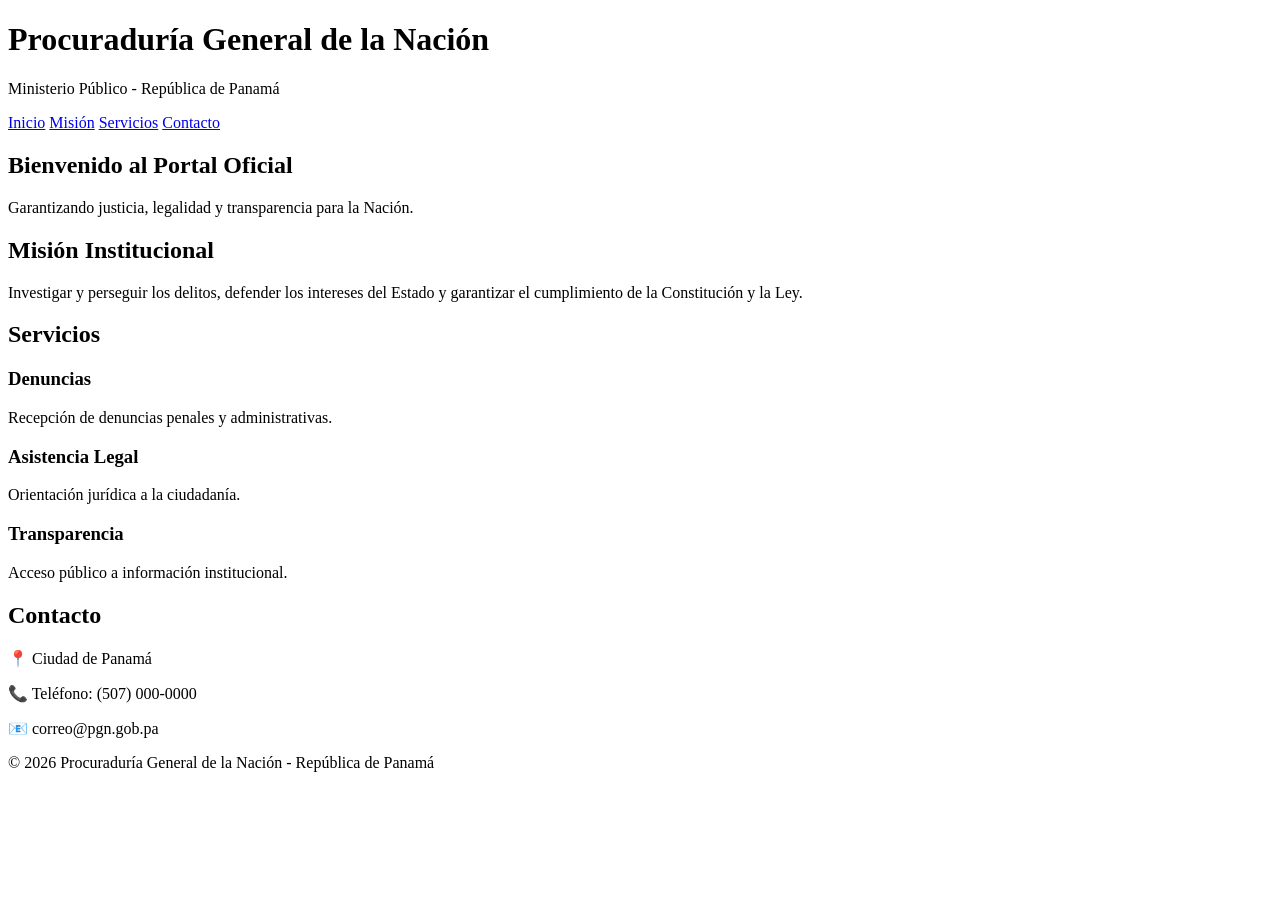
==== commit 0888f00a: "Update index.html for Procuraduría General de la Nación" ====
--- a/index.html
+++ b/index.html
@@ -1,65 +1,68 @@
 <!DOCTYPE html>
 <html lang="es">
 <head>
-<meta charset="UTF-8">
-<title>Constitución Panamá RP</title>
-
-<style>
-body{
-    margin:0;
-    font-family: 'Segoe UI', sans-serif;
-    background:#0f0f1a;
-    color:white;
-}
-
-header{
-    text-align:center;
-    padding:30px;
-    background:linear-gradient(90deg,#6a00f4,#ff00aa);
-}
-
-header img{
-    width:180px;
-}
-
-h1{
-    margin-top:10px;
-}
-
-.container{
-    padding:40px;
-}
-
-.articulo{
-    background:#1c1c2b;
-    padding:20px;
-    margin-bottom:15px;
-    border-left:5px solid #ff00aa;
-    border-radius:10px;
-}
-</style>
+    <meta charset="UTF-8">
+    <title>Procuraduría General de la Nación - Panamá</title>
+    <link rel="stylesheet" href="style.css">
 </head>
-
 <body>
 
 <header>
-    <img src="logo.png">
-    <h1>Constitución Política de Panamá</h1>
+    <div class="logo-area">
+        <h1>Procuraduría General de la Nación</h1>
+        <p>Ministerio Público - República de Panamá</p>
+    </div>
 </header>
 
-<div class="container">
+<nav>
+    <a href="#inicio">Inicio</a>
+    <a href="#mision">Misión</a>
+    <a href="#servicios">Servicios</a>
+    <a href="#contacto">Contacto</a>
+</nav>
 
-<h2>TÍTULO I</h2>
+<section id="inicio" class="hero">
+    <h2>Bienvenido al Portal Oficial</h2>
+    <p>Garantizando justicia, legalidad y transparencia para la Nación.</p>
+</section>
 
-<div class="articulo">
-<strong>Artículo 1:</strong> Panamá es una Nación soberana...
-</div>
+<section id="mision">
+    <h2>Misión Institucional</h2>
+    <p>
+        Investigar y perseguir los delitos, defender los intereses del Estado 
+        y garantizar el cumplimiento de la Constitución y la Ley.
+    </p>
+</section>
 
-<div class="articulo">
-<strong>Artículo 2:</strong> El poder público emana del pueblo...
-</div>
+<section id="servicios">
+    <h2>Servicios</h2>
 
-</div>
+    <div class="card">
+        <h3>Denuncias</h3>
+        <p>Recepción de denuncias penales y administrativas.</p>
+    </div>
+
+    <div class="card">
+        <h3>Asistencia Legal</h3>
+        <p>Orientación jurídica a la ciudadanía.</p>
+    </div>
+
+    <div class="card">
+        <h3>Transparencia</h3>
+        <p>Acceso público a información institucional.</p>
+    </div>
+</section>
+
+<section id="contacto">
+    <h2>Contacto</h2>
+    <p>📍 Ciudad de Panamá</p>
+    <p>📞 Teléfono: (507) 000-0000</p>
+    <p>📧 correo@pgn.gob.pa</p>
+</section>
+
+<footer>
+    © 2026 Procuraduría General de la Nación - República de Panamá
+</footer>
 
 </body>
 </html>
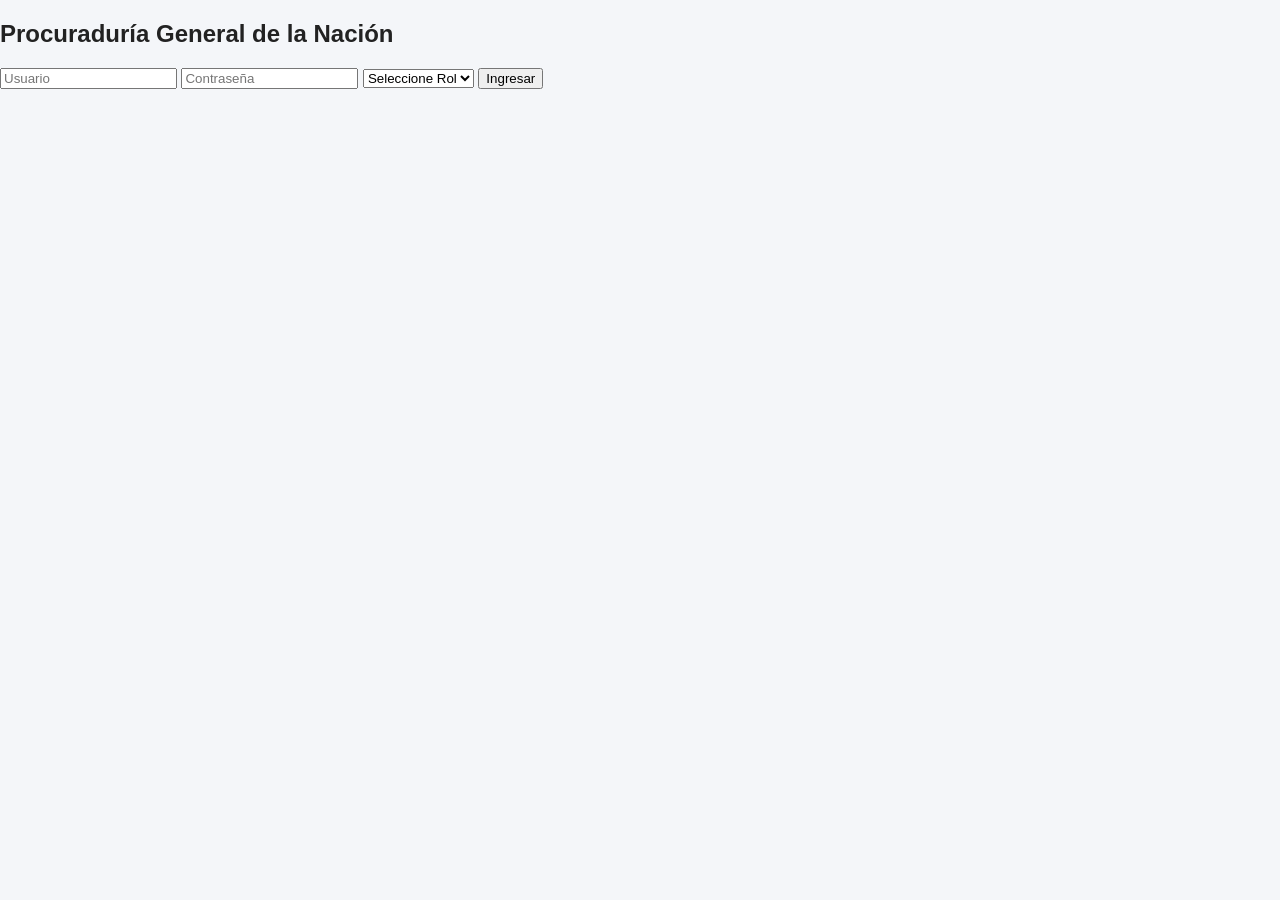
==== commit 026198e9: "Simplify index.html for login page Removed unnecessary sections and added login functionality." ====
--- a/index.html
+++ b/index.html
@@ -1,68 +1,28 @@
 <!DOCTYPE html>
 <html lang="es">
 <head>
-    <meta charset="UTF-8">
-    <title>Procuraduría General de la Nación - Panamá</title>
-    <link rel="stylesheet" href="style.css">
+<meta charset="UTF-8">
+<title>PGN - Iniciar Sesión</title>
+<link rel="stylesheet" href="style.css">
 </head>
-<body>
+<body class="login-body">
 
-<header>
-    <div class="logo-area">
-        <h1>Procuraduría General de la Nación</h1>
-        <p>Ministerio Público - República de Panamá</p>
-    </div>
-</header>
+<div class="login-box">
+    <h2>Procuraduría General de la Nación</h2>
 
-<nav>
-    <a href="#inicio">Inicio</a>
-    <a href="#mision">Misión</a>
-    <a href="#servicios">Servicios</a>
-    <a href="#contacto">Contacto</a>
-</nav>
+    <input type="text" id="usuario" placeholder="Usuario">
+    <input type="password" id="clave" placeholder="Contraseña">
+    
+    <select id="rol">
+        <option value="">Seleccione Rol</option>
+        <option value="Procurador">Procurador</option>
+        <option value="Subprocurador">Subprocurador</option>
+        <option value="Fiscal">Fiscal</option>
+    </select>
 
-<section id="inicio" class="hero">
-    <h2>Bienvenido al Portal Oficial</h2>
-    <p>Garantizando justicia, legalidad y transparencia para la Nación.</p>
-</section>
+    <button onclick="iniciarSesion()">Ingresar</button>
+</div>
 
-<section id="mision">
-    <h2>Misión Institucional</h2>
-    <p>
-        Investigar y perseguir los delitos, defender los intereses del Estado 
-        y garantizar el cumplimiento de la Constitución y la Ley.
-    </p>
-</section>
-
-<section id="servicios">
-    <h2>Servicios</h2>
-
-    <div class="card">
-        <h3>Denuncias</h3>
-        <p>Recepción de denuncias penales y administrativas.</p>
-    </div>
-
-    <div class="card">
-        <h3>Asistencia Legal</h3>
-        <p>Orientación jurídica a la ciudadanía.</p>
-    </div>
-
-    <div class="card">
-        <h3>Transparencia</h3>
-        <p>Acceso público a información institucional.</p>
-    </div>
-</section>
-
-<section id="contacto">
-    <h2>Contacto</h2>
-    <p>📍 Ciudad de Panamá</p>
-    <p>📞 Teléfono: (507) 000-0000</p>
-    <p>📧 correo@pgn.gob.pa</p>
-</section>
-
-<footer>
-    © 2026 Procuraduría General de la Nación - República de Panamá
-</footer>
-
+<script src="script.js"></script>
 </body>
 </html>
--- a/style.css
+++ b/style.css
@@ -0,0 +1,61 @@
+body {
+    margin: 0;
+    font-family: Arial, Helvetica, sans-serif;
+    background-color: #f4f6f9;
+    color: #222;
+}
+
+/* HEADER */
+header {
+    background: #002868;
+    color: white;
+    padding: 30px;
+    text-align: center;
+}
+
+/* NAV */
+nav {
+    background: #bf0a30;
+    text-align: center;
+    padding: 12px;
+}
+
+nav a {
+    color: white;
+    text-decoration: none;
+    margin: 0 20px;
+    font-weight: bold;
+}
+
+nav a:hover {
+    text-decoration: underline;
+}
+
+/* SECCIONES */
+section {
+    padding: 60px 20px;
+    text-align: center;
+}
+
+.hero {
+    background: #e9ecef;
+}
+
+/* CARDS */
+.card {
+    background: white;
+    display: inline-block;
+    width: 250px;
+    margin: 15px;
+    padding: 20px;
+    border-radius: 10px;
+    box-shadow: 0 4px 10px rgba(0,0,0,0.1);
+}
+
+/* FOOTER */
+footer {
+    background: #002868;
+    color: white;
+    padding: 20px;
+    text-align: center;
+}
